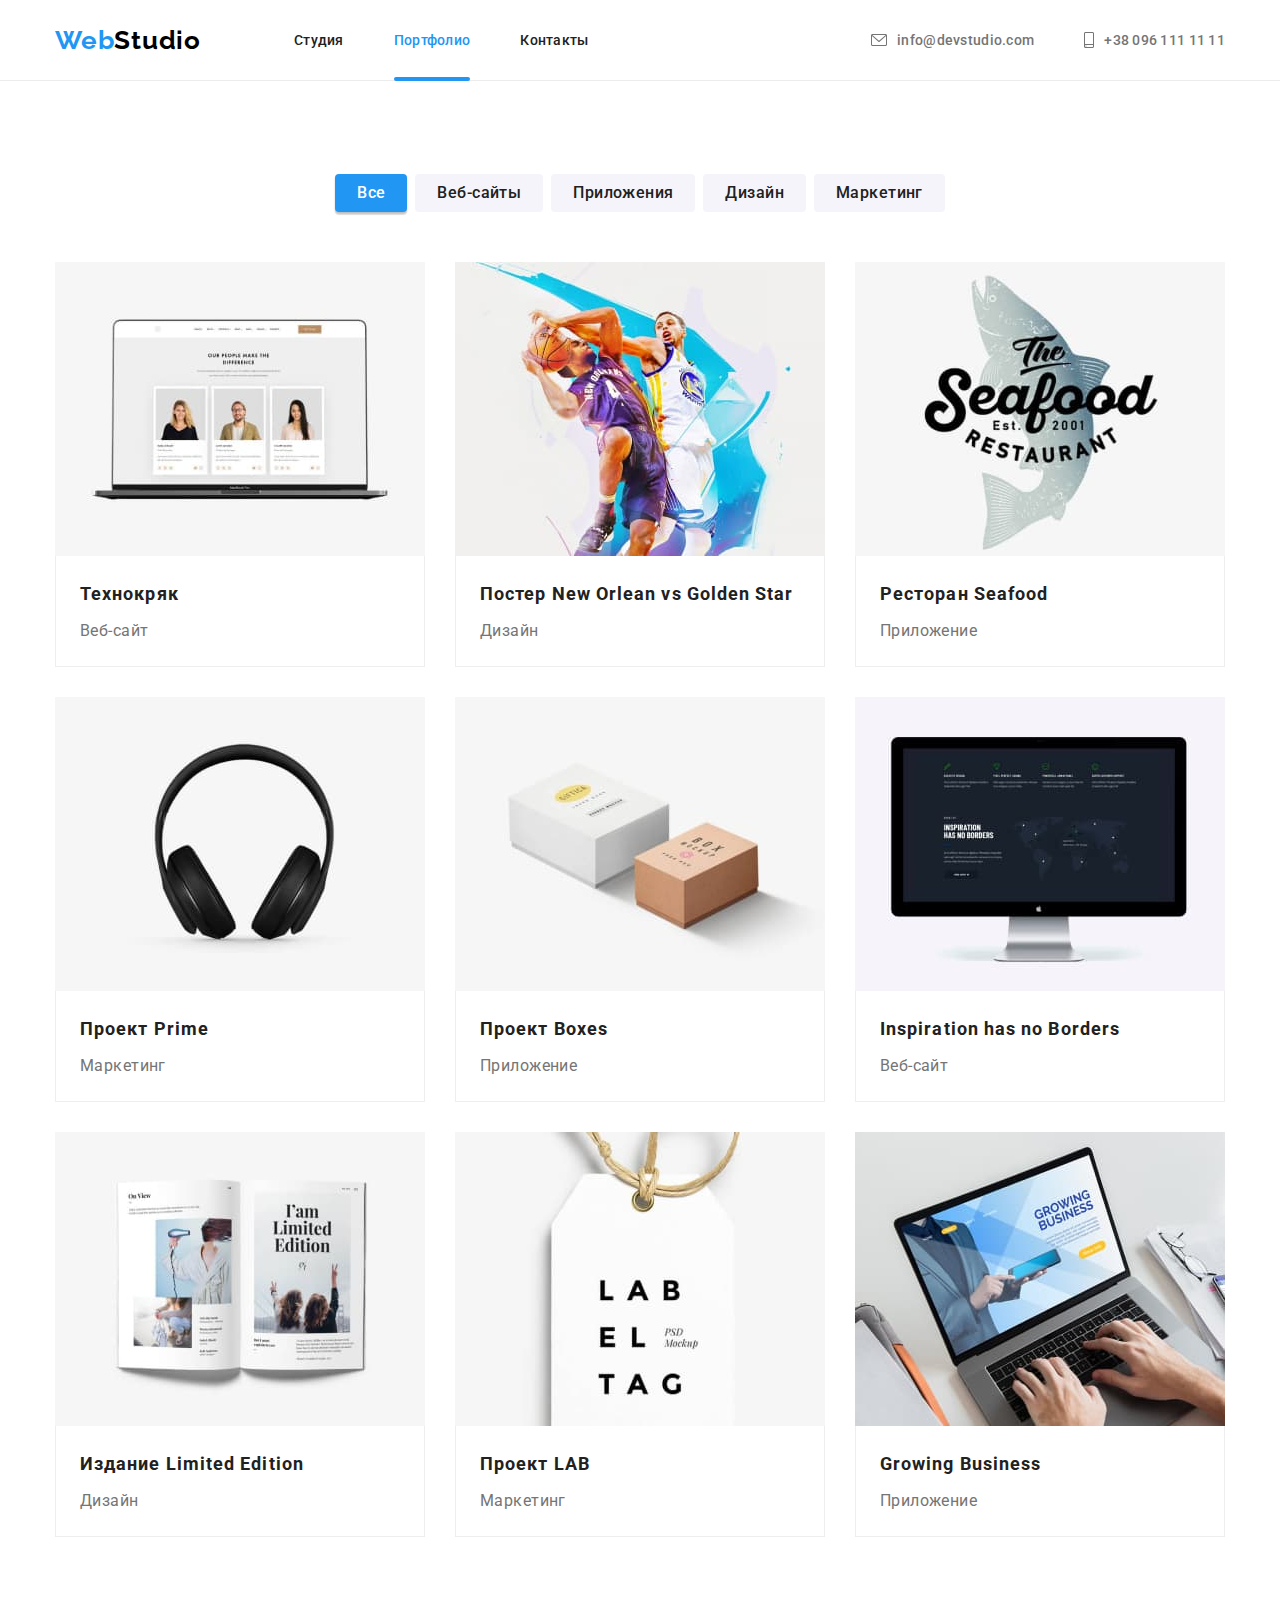
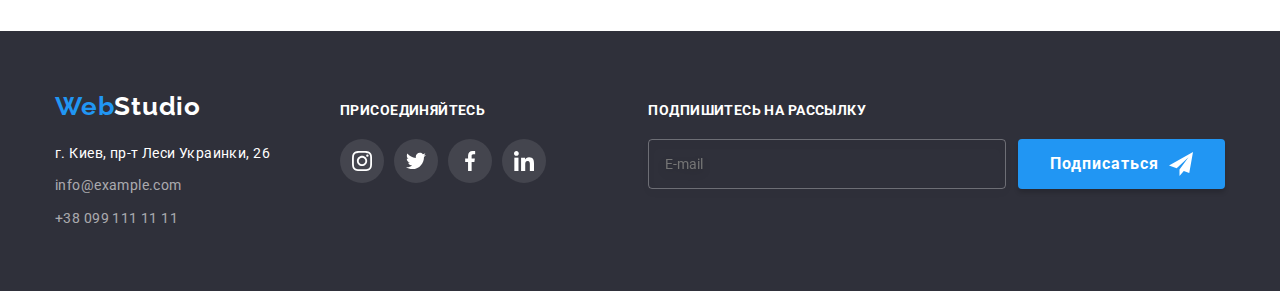
==== portfolio.html @ d7282a93 "added project files" ====
<!DOCTYPE html>
<html lang="ru">
  <head>
    <meta charset="UTF-8" />
    <meta http-equiv="X-UA-Compatible" content="IE=edge" />
    <meta name="viewport" content="width=device-width, initial-scale=1.0" />
    <title>Домашнее задание #5</title>
    <link rel="preconnect" href="https://fonts.googleapis.com" />
    <link rel="preconnect" href="https://fonts.gstatic.com" crossorigin="" />
    <link
      href="https://fonts.googleapis.com/css2?family=Raleway:wght@700&amp;family=Roboto:wght@400;500;700;900&amp;display=swap"
      rel="stylesheet"
    />
    <link
      rel="stylesheet"
      href="https://cdnjs.cloudflare.com/ajax/libs/modern-normalize/1.1.0/modern-normalize.min.css"
    />
    <link rel="stylesheet" href="./css/styles.css" />
  </head>
  <body style="padding-top: 80px">
    <!--Шапка сайта-->
    <header class="header">
      <div class="container header-container">
        <nav class="nav">
          <a class="logo link logo-header" href="./index.html"
            >Web<span class="logo-black">Studio</span>
          </a>
          <ul class="list header-list">
            <li class="nav-item"><a class="link header-link" href="./index.html">Студия</a></li>
            <li class="nav-item">
              <a class="link header-link current" href="./portfolio.html">Портфолио</a>
            </li>
            <li class="nav-item"><a class="link header-link" href="">Контакты</a></li>
          </ul>
        </nav>
        <ul class="list contact-nav">
          <li class="contact-list">
            <a class="link header-link" href="mailto:info@devstudio.com">
              <svg class="contact-icon mail">
                <use href="./image/sprite.svg#icon-mail"></use>
              </svg>
              info@devstudio.com
            </a>
          </li>
          <li class="contact-list">
            <a class="link header-link" href="tel:+380961111111">
              <svg class="contact-icon phone">
                <use href="./image/sprite.svg#icon-phone"></use>
              </svg>
              +38 096 111 11 11
            </a>
          </li>
        </ul>
      </div>
    </header>
    <main>
      <!--Герой-->
      <div class="container">
        <section class="section">
          <h1 class="visually-hidden">Портфолио</h1>
          <ul class="list portfolio-filter">
            <li class="portfolio-list">
              <button class="filter-button filter-current" type="button">Все</button>
            </li>
            <li class="portfolio-list">
              <button class="filter-button" type="button">Веб-сайты</button>
            </li>
            <li class="portfolio-list">
              <button class="filter-button" type="button">Приложения</button>
            </li>
            <li class="portfolio-list">
              <button class="filter-button" type="button">Дизайн</button>
            </li>
            <li class="portfolio-list">
              <button class="filter-button" type="button">Маркетинг</button>
            </li>
          </ul>
          <ul class="list card-set">
            <li class="portfolio-item card-item">
              <a
                class="link portfolio-link"
                href=""
                target="_blank"
                rel="noopener noreferrer nofollow"
              >
                <div class="portfolio-thumb">
                  <img
                    src="./image/portfolio1.jpeg"
                    width="370"
                    height="294"
                    alt="Портфолио сайта Технокряк"
                  />
                  <p class="portfolio-thumb-text">
                    Ресурс предлагает комплексные предложения с разным уровнем функционала и
                    сервисов. Все это позволит посетителю получить исчерпывающие сведения о компании
                    или частном лице.
                  </p>
                </div>
                <div class="portfolio-about">
                  <h2 class="portfolio-title">Технокряк</h2>
                  <p class="portfolio-text">Веб-сайт</p>
                </div>
              </a>
            </li>
            <li class="portfolio-item card-item">
              <a
                class="link portfolio-link"
                href=""
                target="_blank"
                rel="noopener noreferrer nofollow"
              >
                <div class="portfolio-thumb">
                  <img
                    src="./image/portfolio2.jpeg"
                    width="370"
                    height="294"
                    alt="Портфолио сайта Технокряк"
                  />
                  <p class="portfolio-thumb-text">
                    Ресурс предлагает комплексные предложения с разным уровнем функционала и
                    сервисов. Все это позволит посетителю получить исчерпывающие сведения о компании
                    или частном лице.
                  </p>
                </div>
                <div class="portfolio-about">
                  <h2 class="portfolio-title">Постер New Orlean vs Golden Star</h2>
                  <p class="portfolio-text">Дизайн</p>
                </div>
              </a>
            </li>
            <li class="portfolio-item card-item">
              <a
                class="link portfolio-link"
                href=""
                target="_blank"
                rel="noopener noreferrer nofollow"
              >
                <div class="portfolio-thumb">
                  <img
                    src="./image/portfolio3.jpeg"
                    width="370"
                    height="294"
                    alt="Портфолио сайта Технокряк"
                  />
                  <p class="portfolio-thumb-text">
                    Ресурс предлагает комплексные предложения с разным уровнем функционала и
                    сервисов. Все это позволит посетителю получить исчерпывающие сведения о компании
                    или частном лице.
                  </p>
                </div>
                <div class="portfolio-about">
                  <h2 class="portfolio-title">Ресторан Seafood</h2>
                  <p class="portfolio-text">Приложение</p>
                </div>
              </a>
            </li>
            <li class="portfolio-item card-item">
              <a
                class="link portfolio-link"
                href=""
                target="_blank"
                rel="noopener noreferrer nofollow"
              >
                <div class="portfolio-thumb">
                  <img
                    src="./image/portfolio4.jpeg"
                    width="370"
                    height="294"
                    alt="Портфолио сайта Технокряк"
                  />
                  <p class="portfolio-thumb-text">
                    Ресурс предлагает комплексные предложения с разным уровнем функционала и
                    сервисов. Все это позволит посетителю получить исчерпывающие сведения о компании
                    или частном лице.
                  </p>
                </div>
                <div class="portfolio-about">
                  <h2 class="portfolio-title">Проект Prime</h2>
                  <p class="portfolio-text">Маркетинг</p>
                </div>
              </a>
            </li>
            <li class="portfolio-item card-item">
              <a
                class="link portfolio-link"
                href=""
                target="_blank"
                rel="noopener noreferrer nofollow"
              >
                <div class="portfolio-thumb">
                  <img
                    src="./image/portfolio5.jpeg"
                    width="370"
                    height="294"
                    alt="Портфолио сайта Технокряк"
                  />
                  <p class="portfolio-thumb-text">
                    Ресурс предлагает комплексные предложения с разным уровнем функционала и
                    сервисов. Все это позволит посетителю получить исчерпывающие сведения о компании
                    или частном лице.
                  </p>
                </div>
                <div class="portfolio-about">
                  <h2 class="portfolio-title">Проект Boxes</h2>
                  <p class="portfolio-text">Приложение</p>
                </div>
              </a>
            </li>
            <li class="portfolio-item card-item">
              <a
                class="link portfolio-link"
                href=""
                target="_blank"
                rel="noopener noreferrer nofollow"
              >
                <div class="portfolio-thumb">
                  <img
                    src="./image/portfolio6.jpeg"
                    width="370"
                    height="294"
                    alt="Портфолио сайта Технокряк"
                  />
                  <p class="portfolio-thumb-text">
                    Ресурс предлагает комплексные предложения с разным уровнем функционала и
                    сервисов. Все это позволит посетителю получить исчерпывающие сведения о компании
                    или частном лице.
                  </p>
                </div>
                <div class="portfolio-about">
                  <h2 class="portfolio-title">Inspiration has no Borders</h2>
                  <p class="portfolio-text">Веб-сайт</p>
                </div>
              </a>
            </li>
            <li class="portfolio-item card-item">
              <a
                class="link portfolio-link"
                href=""
                target="_blank"
                rel="noopener noreferrer nofollow"
              >
                <div class="portfolio-thumb">
                  <img
                    src="./image/portfolio7.jpeg"
                    width="370"
                    height="294"
                    alt="Портфолио сайта Технокряк"
                  />
                  <p class="portfolio-thumb-text">
                    Ресурс предлагает комплексные предложения с разным уровнем функционала и
                    сервисов. Все это позволит посетителю получить исчерпывающие сведения о компании
                    или частном лице.
                  </p>
                </div>
                <div class="portfolio-about">
                  <h2 class="portfolio-title">Издание Limited Edition</h2>
                  <p class="portfolio-text">Дизайн</p>
                </div>
              </a>
            </li>
            <li class="portfolio-item card-item">
              <a
                class="link portfolio-link"
                href=""
                target="_blank"
                rel="noopener noreferrer nofollow"
              >
                <div class="portfolio-thumb">
                  <img
                    src="./image/portfolio8.jpeg"
                    width="370"
                    height="294"
                    alt="Портфолио сайта Технокряк"
                  />
                  <p class="portfolio-thumb-text">
                    Ресурс предлагает комплексные предложения с разным уровнем функционала и
                    сервисов. Все это позволит посетителю получить исчерпывающие сведения о компании
                    или частном лице.
                  </p>
                </div>
                <div class="portfolio-about">
                  <h2 class="portfolio-title">Проект LAB</h2>
                  <p class="portfolio-text">Маркетинг</p>
                </div>
              </a>
            </li>
            <li class="portfolio-item card-item">
              <a
                class="link portfolio-link"
                href=""
                target="_blank"
                rel="noopener noreferrer nofollow"
              >
                <div class="portfolio-thumb">
                  <img
                    src="./image/portfolio9.jpeg"
                    width="370"
                    height="294"
                    alt="Портфолио сайта Технокряк"
                  />
                  <p class="portfolio-thumb-text">
                    Ресурс предлагает комплексные предложения с разным уровнем функционала и
                    сервисов. Все это позволит посетителю получить исчерпывающие сведения о компании
                    или частном лице.
                  </p>
                </div>
                <div class="portfolio-about">
                  <h2 class="portfolio-title">Growing Business</h2>
                  <p class="portfolio-text">Приложение</p>
                </div>
              </a>
            </li>
          </ul>
        </section>
      </div>
    </main>
    <!--Подвал сайта-->
    <footer class="footer">
      <div class="container">
        <div class="footer-address">
          <a class="logo link" href="./index.html">Web<span class="logo-white">Studio</span> </a>
          <address class="address">
            <ul class="list">
              <li class="address-item">
                <a
                  class="link address-link"
                  href="https://goo.gl/maps/BtpELbqH2vHYy4yJ8"
                  target="_blank"
                  rel="noopener noreferrer nofollow"
                >
                  г. Киев, пр-т Леси Украинки, 26
                </a>
              </li>
              <li class="address-item">
                <a class="link contact-link" href="mailto:info@example.com">info@example.com</a>
              </li>
              <li class="address-item">
                <a class="link contact-link" href="tel:+380991111111">+38 099 111 11 11</a>
              </li>
            </ul>
          </address>
        </div>

        <div class="footer-social">
          <h2 class="social-title">Присоединяйтесь</h2>
          <ul class="icon-social list">
            <li class="icon-social-item">
              <a class="icon-social-link" href="" target="_blank" rel="noopener noreferrer nofollow"
                ><svg class="icon">
                  <use href="./image/sprite.svg#icon-instagram"></use>
                </svg>
              </a>
            </li>
            <li class="icon-social-item">
              <a class="icon-social-link" href="" target="_blank" rel="noopener noreferrer nofollow"
                ><svg class="icon">
                  <use href="./image/sprite.svg#icon-twitter"></use>
                </svg>
              </a>
            </li>
            <li class="icon-social-item">
              <a class="icon-social-link" href="" target="_blank" rel="noopener noreferrer nofollow"
                ><svg class="icon">
                  <use href="./image/sprite.svg#icon-facebook"></use>
                </svg>
              </a>
            </li>
            <li class="icon-social-item">
              <a class="icon-social-link" href="" target="_blank" rel="noopener noreferrer nofollow"
                ><svg class="icon">
                  <use href="./image/sprite.svg#icon-linkedin"></use>
                </svg>
              </a>
            </li>
          </ul>
        </div>

        <div class="footer-subscribe">
          <h2 class="social-title">Подпишитесь на рассылку</h2>
          <form>
            <div class="subscribe-form">
              <input class="subscribe-input" type="text" placeholder="E-mail" name="subscribe" />
              <button class="button" type="submit">
                Подписаться
                <svg class="subscribe-icon">
                  <use href="./image/sprite.svg#icon-send"></use>
                </svg>
              </button>
            </div>
          </form>
        </div>
      </div>
    </footer>
  </body>
</html>
---- css/styles.css ----
:root {
  --text-color: #757575;
  --second-bg-color: #e5e5e5;
  --primary-bg-color: #ffffff;
  --accent-color: #2196f3;
  --black-color: #000000;
  --white-text-color: #ffffff;
  --title-text-color: #212121;
  --filtre-button-color: #f5f4fa;
  --hero-bg-button: #2196f3;
  --hero-hover-button: #188ce8;
  --hero-bg-color: #2f303a;
  --nav-border: #ececec;
  --portfolio-border: #eeeeee;
  --icon-bg-color: rgba(255, 255, 255, 0.1);
  --icon-color: #afb1b8;
  --cubic-bezier: cubic-bezier(0.4, 0, 0.2, 1);
  --time-animation: 250ms;
}

.visually-hidden {
  position: absolute !important;
  clip: rect(1px 1px 1px 1px);
  /* IE6, IE7 */
  padding: 0 !important;
  border: 0 !important;
  height: 1px !important;
  width: 1px !important;
  overflow: hidden;
}

.list {
  padding: 0;
  margin: 0;
  list-style: none;
}

.link {
  text-decoration: none;
  color: inherit;
}

h1,
h2,
h3,
h4,
h5,
h6,
p,
ul {
  margin: 0;
  padding: 0;
}

body {
  font-family: 'Roboto', sans-serif;
  font-size: 14px;
  line-height: 1.71;
  letter-spacing: 0.03em;
  color: var(--text-color);
  background-color: var(--primary-bg-color);
}

img {
  display: block;
  max-width: 100%;
  height: auto;
}

.section {
  /* outline: 2px solid tomato; */
  padding-top: 94px;
  padding-bottom: 94px;
}

.container {
  margin-left: auto;
  margin-right: auto;
  width: 1200px;
  padding-left: 15px;
  padding-right: 15px;
}

.card-set {
  display: flex;
  flex-wrap: wrap;
  margin-left: -30px;
  margin-top: -30px;
}

.card-item {
  margin-top: 30px;
  margin-left: 30px;
}

/* ---------------------------NAV---------------------------- */

.header {
  border-bottom: 1px solid var(--nav-border);
  background-color: var(--primary-bg-color);
  position: fixed;
  top: 0;
  left: 0;
  width: 100%;
  z-index: 999;
}
.header-container {
  display: flex;
}

.nav {
  display: flex;
  align-items: center;
}

.header-list {
  display: flex;
}

.contact-nav {
  display: flex;
  margin-left: auto;
}

.contact-list:not(:last-child) {
  margin-right: 50px;
}

.logo {
  font-family: 'Raleway', sans-serif;
  font-style: normal;
  font-weight: 700;
  font-size: 26px;
  line-height: 1.19;
  letter-spacing: 0.03em;

  color: var(--accent-color);
}

.logo-header {
  margin-right: 93px;
}

.logo-black {
  color: var(--black-color);
}

.logo-white {
  color: var(--white-text-color);
}

.nav {
  color: var(--title-text-color);
}

.nav-item:not(:last-child) {
  margin-right: 50px;
  position: relative;
}

.nav .link.current {
  color: var(--accent-color);
}

.header-link {
  font-weight: 500;
  line-height: 16px;
  letter-spacing: 0.02em;
  display: flex;
  align-items: center;
  padding-top: 32px;
  padding-bottom: 32px;
  transition: fill var(--time-animation) var(--cubic-bezier),
    color var(--time-animation) var(--cubic-bezier);
}

.header-link.current::after {
  content: ' ';
  background-color: var(--accent-color);
  height: 4px;
  width: 100%;
  border-radius: 2px;
  position: absolute;
  left: 0;
  bottom: -1px;
}

.header-link:hover,
.header-link:focus {
  color: var(--accent-color);
}

.contact-icon {
  display: block;
  margin-right: 10px;
  fill: currentColor;
}

.contact-icon.mail {
  width: 16px;
  height: 14px;
}

.contact-icon.phone {
  width: 10px;
  height: 16px;
}

/* -----------------------------HERO------------------------------ */

.hero {
  background-color: var(--hero-bg-color);
  background-image: linear-gradient(to right, rgba(47, 48, 58, 0.4), rgba(47, 48, 58, 0.4)),
    url(../image/hero-bg.jpeg);
  background-repeat: no-repeat;
  background-position: center;
  text-align: center;
  padding-top: 200px;
  padding-bottom: 200px;
}

.hero-title {
  font-weight: 900;
  font-size: 44px;
  line-height: 1.36;
  letter-spacing: 0.06em;
  text-transform: uppercase;
  color: var(--white-text-color);
  margin-bottom: 30px;
}

.button {
  padding: 10px 32px;
  border: none;
  background-color: var(--hero-bg-button);
  box-shadow: 0px 4px 4px rgba(0, 0, 0, 0.15);
  border-radius: 4px;
  color: var(--white-text-color);
  font-family: inherit;
  cursor: pointer;
  font-weight: 700;
  font-size: 16px;
  line-height: 1.88;
  letter-spacing: 0.06em;
  transition: background-color var(--time-animation) var(--cubic-bezier);
}

.button:hover,
.button:focus {
  background-color: var(--hero-hover-button);
}

/* ------------------------------FEATURES--------------------------------- */
.feature-item .feature-icon {
  display: flex;
  justify-content: center;
  align-items: center;
  height: 120px;
  margin-bottom: 30px;
  background-color: var(--filtre-button-color);
  border-radius: 4px;
}

.icon-feature-antenna {
  width: 70px;
  height: 70px;
}

.features-title {
  font-size: 14px;
  line-height: 1.14;
  text-transform: uppercase;
  color: var(--title-text-color);
  letter-spacing: 0.03em;
  margin-bottom: 10px;
}

.feature-item {
  width: calc(100% / 4 - 30px);
}

.about {
  padding-top: 0;
}

.about-item {
  width: calc(100% / 3 - 30px);
}

.about-thumb {
  position: relative;
}

.about-title {
  font-size: 14px;
  line-height: 1.14;
  text-align: center;
  letter-spacing: 0.03em;
  text-transform: uppercase;
  background-color: rgba(47, 48, 58, 0.8);
  color: var(--white-text-color);
  width: 100%;
  padding: 27px 0px;
  position: absolute;
  bottom: 0px;
  left: 0px;
}

/* ------------------------------TEAM--------------------------------- */

.team {
  background-color: var(--filtre-button-color);
}

.team-item {
  width: calc(100% / 4 - 30px);
  background: var(--primary-bg-color);
  box-shadow: 0px 1px 3px rgba(0, 0, 0, 0.12), 0px 1px 1px rgba(0, 0, 0, 0.14),
    0px 2px 1px rgba(0, 0, 0, 0.2);
  border-radius: 0px 0px 4px 4px;
}

.team-item img {
  margin: 0 auto;
}

.team-wrapper {
  text-align: center;
  padding: 30px;
}

.team-title {
  font-weight: 500;
  font-size: 16px;
  line-height: 1.18;
  letter-spacing: 0.03em;
  color: var(--title-text-color);
  margin-bottom: 10px;
}

.team-text {
  font-size: 16px;
  line-height: 1.18;
  margin-bottom: 16px;
}

.icon-social {
  display: flex;
  justify-content: center;
  align-items: center;
}

.icon-social-item:not(:last-child) {
  margin-right: 10px;
  transition: border-color var(--time-animation) var(--cubic-bezier),
    fill var(--time-animation) var(--cubic-bezier);
}

.icon-social-link {
  display: flex;
  justify-content: center;
  align-items: center;
  width: 44px;
  height: 44px;
  border-radius: 50%;
  fill: var(--icon-color);
  background-color: var(--icon-bg-color);
  transition: fill var(--time-animation) var(--cubic-bezier),
    background-color var(--time-animation) var(--cubic-bezier);
}

.icon-social-link:hover,
.icon-social-link:focus {
  background-color: var(--accent-color);
  fill: var(--primary-bg-color);
}

.team .icon {
  width: 20px;
  height: 20px;
}

/* ------------------------------PORTFOLIO-FILTER--------------------------------- */

.portfolio-filter {
  display: flex;
  justify-content: center;
}

.filter-button {
  padding: 6px 22px;
  /* font-family: inherit; */
  font-weight: 500;
  font-size: 16px;
  line-height: 1.62;
  border: none;
  letter-spacing: inherit;
  background-color: var(--filtre-button-color);
  border-radius: 4px;
  color: var(--title-text-color);
  cursor: pointer;
  transition: color var(--time-animation) var(--cubic-bezier),
    background-color var(--time-animation) var(--cubic-bezier),
    box-shadow var(--time-animation) var(--cubic-bezier);
}

.filter-button:hover,
.filter-button:focus {
  box-shadow: 0px 3px 1px rgba(0, 0, 0, 0.1), 0px 1px 2px rgba(0, 0, 0, 0.08),
    0px 2px 2px rgba(0, 0, 0, 0.12);
}

.portfolio-filter {
  margin-bottom: 50px;
}

.filter-current {
  background-color: var(--accent-color);
  color: var(--white-text-color);
  box-shadow: 0px 3px 1px rgba(0, 0, 0, 0.1), 0px 1px 2px rgba(0, 0, 0, 0.08),
    0px 2px 2px rgba(0, 0, 0, 0.12);
}

.filter-button:hover,
.filter-button:focus {
  background-color: var(--accent-color);
  color: var(--white-text-color);
  cursor: pointer;
}

.portfolio-item {
  width: calc(100% / 3 - 30px);
}

.portfolio-item:hover,
.portfolio-item:focus {
  box-shadow: 0px 1px 1px rgba(0, 0, 0, 0.12), 0px 4px 4px rgba(0, 0, 0, 0.06),
    1px 4px 6px rgba(0, 0, 0, 0.16);
}

.portfolio-link {
  display: flex;
  flex-direction: column;
  height: 100%;
}

.portfolio-item:nth-child(3n) {
  margin-right: 0;
}

.portfolio-item:nth-last-child(-n + 3) {
  margin-bottom: 0;
}

.portfolio-list:not(:last-child) {
  margin-right: 8px;
}

.portfolio-title {
  font-size: 18px;
  line-height: 2;
  letter-spacing: 0.06em;
  color: var(--title-text-color);
  margin-bottom: 4px;
}

.portfolio-text {
  font-size: 16px;
  line-height: 1.87;
}

.portfolio-about {
  padding: 20px 24px;
  border-bottom: 1px solid var(--portfolio-border);
  border-left: 1px solid var(--portfolio-border);
  border-right: 1px solid var(--portfolio-border);
  flex-grow: 1;
}

.section-title {
  font-size: 36px;
  line-height: 1.16;
  letter-spacing: 0.03em;
  color: var(--title-text-color);

  text-align: center;
  margin-bottom: 50px;
}

.portfolio-thumb {
  position: relative;
  overflow: hidden;
}

.portfolio-link {
  display: block;
  text-decoration: none;
  color: inherit;
  transition: box-shadow var(--time-animation) var(--cubic-bezier);
}

.portfolio-link:hover,
.portfolio-link:focus {
  box-shadow: 0px 1px 1px rgba(0, 0, 0, 0.12), 0px 4px 4px rgba(0, 0, 0, 0.06),
    1px 4px 6px rgba(0, 0, 0, 0.16);
}

.portfolio-thumb-text {
  position: absolute;
  top: 0;
  left: 0;
  width: 100%;
  height: 100%;
  padding: 63px 24px;

  font-size: 18px;
  line-height: 1.56;

  transform: translateY(100%);
  color: var(--primary-bg-color);
  background-color: rgba(33, 150, 243, 0.9);
  pointer-events: none;
  opacity: 0;

  transition: transform var(--time-animation) var(--cubic-bezier),
    opacity var(--time-animation) var(--cubic-bezier),
    background-color var(--time-animation) var(--cubic-bezier);
}

.portfolio-link:hover .portfolio-thumb-text,
.portfolio-link:focus .portfolio-thumb-text {
  opacity: 1;
  transform: translateY(0);
}

/* ------------------------------CLIENTS--------------------------------- */

.clients-item {
  width: calc(100% / 6 - 30px);
  border-radius: 4px;
}

.clients-link {
  display: flex;
  justify-content: center;
  align-items: center;
  width: 100%;
  height: 92px;
  border: 1px solid var(--icon-color);
  border-radius: 4px;
  fill: var(--icon-color);
  transition: border-color var(--time-animation) var(--cubic-bezier),
    fill var(--time-animation) var(--cubic-bezier);
}

.clients-link:hover,
.clients-link:focus {
  fill: var(--accent-color);
  border-color: var(--accent-color);
}

.icon-clients {
  width: 106px;
  height: 60px;
}

/* ------------------------------FOOTER--------------------------------- */

.footer .container {
  display: flex;
  align-items: baseline;
}

.footer-address:not(:last-child) {
  margin-right: 70px;
}

.footer-subscribe {
  margin-left: auto;
}

.footer .icon {
  width: 20px;
  height: 20px;
}

.social-title {
  font-size: 14px;
  line-height: 1.14;
  text-transform: uppercase;
  margin-bottom: 20px;
  color: var(--primary-bg-color);
}

.footer .icon-social-link {
  fill: var(--primary-bg-color);
}

.footer {
  background-color: var(--hero-bg-color);
  padding-top: 60px;
  padding-bottom: 60px;
}

.footer .logo {
  display: block;
  margin-bottom: 20px;
}

.address-item:not(:last-child) {
  margin-bottom: 9px;
}

.address {
  font-style: normal;
}

.address-link {
  color: var(--white-text-color);
  transition: color var(--time-animation) var(--cubic-bezier);
}

.contact-link {
  color: rgba(255, 255, 255, 0.6);
  transition: color var(--time-animation) var(--cubic-bezier);
}

.address-link:hover,
.contact-link:hover,
.address-link:focus,
.contact-link:focus {
  color: var(--accent-color);
}

.subscribe-form {
  display: flex;
  justify-content: center;
  align-items: center;
}

.subscribe-form .button {
  display: flex;
  justify-content: center;
  align-items: center;
}

.subscribe-input {
  width: 358px;
  height: 50px;
  padding-left: 16px;
  margin-right: 12px;
  font-size: 14px;
  line-height: 1.14;
  border: 1px solid rgba(255, 255, 255, 0.3);
  box-sizing: border-box;
  filter: drop-shadow(0px 4px 4px rgba(0, 0, 0, 0.15));
  border-radius: 4px;
  color: rgba(255, 255, 255, 0.6);
  background-color: inherit;
  outline: none;
}

.subscribe-icon {
  width: 24px;
  height: 24px;
  margin-left: 10px;
}

/* ------------------------------MODAL--------------------------------- */
.backdrop {
  position: fixed;
  top: 0;
  left: 0;
  z-index: 2;

  width: 100%;
  height: 100%;
  background-color: rgba(0, 0, 0, 0.2);

  transition: opacity var(--time-animation) var(--cubic-bezier);
}

.backdrop.is-hidden {
  opacity: 0;
  pointer-events: none;
}

.backdrop.is-hidden .modal {
  transform: translate(-50%, -50%) scale(0.9);
}

.modal {
  position: absolute;
  padding: 40px;
  top: 50%;
  left: 50%;
  transform: translate(-50%, -50%) scale(1);
  text-align: center;

  min-width: 528px;
  min-height: 581px;
  background-color: var(--primary-bg-color);
  border-radius: 4px;

  transition: transform var(--time-animation) var(--cubic-bezier);
}

.modal-title {
  margin-bottom: 30px;
  font-size: 20px;
  line-height: 1.15;
  color: var(--title-text-color);
  font-weight: 700;
}

.modal-list {
  margin-bottom: 20px;
}

.modal-item {
  position: relative;
}

.modal-item:not(:last-child) {
  margin-bottom: 28px;
}

.modal-input {
  width: 100%;
  height: 40px;
  padding-left: 40px;

  border: 1px solid rgba(33, 33, 33, 0.2);
  border-radius: 4px;
  transition: border-color var(--time-animation) var(--cubic-bezier);
}

.modal-item .modal-input {
  color: inherit;
}

.modal-textarea {
  resize: none;
  width: 100%;
  height: 120px;
  padding: 12px 16px;

  border: 1px solid rgba(33, 33, 33, 0.2);
  border-radius: 4px;

  color: inherit;
  transition: border-color var(--time-animation) var(--cubic-bezier);
}

.modal-textarea::placeholder {
  font-weight: 400;
  font-size: 14px;
  line-height: 1.14;
  letter-spacing: 0.01em;
  color: rgba(117, 117, 117, 0.5);
}

.modal-name {
  position: absolute;
  top: -17px;
  left: 0;

  font-weight: 400;
  font-size: 12px;
  line-height: 1.16;
  letter-spacing: 0.01em;

  color: var(--text-color);
}

.modal-icon {
  position: absolute;
  top: 50%;
  left: 12px;
  transform: translateY(-50%);
  display: inline-block;
  width: 18px;
  height: 18px;
}

.modal-icon:hover {
  fill: var(--accent-color);
}

.modal-input ~ .modal-icon,
.modal-input ~ .modal-icon {
  transition: fill var(--time-animation) var(--cubic-bezier);
}

.modal-input:focus ~ .modal-icon,
.modal-input:hover ~ .modal-icon {
  fill: var(--accent-color);
}

.modal-input:hover,
.modal-input:focus,
.modal-textarea:hover,
.modal-textarea:focus {
  color: var(--accent-color);
  border-color: var(--accent-color);
  color: inherit;
}

.checkbox-icon {
  width: 16px;
  height: 15px;
  border: 2px solid;
  border-radius: 4px;
  border-color: var(--title-text-color);
  margin-right: 9px;
  transition: border-color var(--time-animation) var(--cubic-bezier);
}

.agreement-checkbox:hover ~ .checkbox-icon,
.agreement-checkbox:focus ~ .checkbox-icon {
  border-color: var(--accent-color);
}

.agreement-checkbox {
  position: absolute !important;
  clip: rect(1px 1px 1px 1px);
  /* IE6, IE7 */
  padding: 0 !important;
  border: 0 !important;
  height: 1px !important;
  width: 1px !important;
  overflow: hidden;
}

.agreement-checkbox:checked ~ .checkbox-icon {
  background-image: url(../image/svg/icon-check.svg);
  background-size: contain;
  background-origin: border-box;
  background-color: var(--accent-color);
  border-color: var(--accent-color);
}

.agreement-label {
  display: flex;
  align-items: center;
  justify-content: center;
  cursor: pointer;
  margin-bottom: 30px;
  line-height: 1.71px;
  color: var(--text-color);
}

.agreement-text {
  font-weight: 400;
  font-size: 14px;
  line-height: 24px;
  letter-spacing: 0.03em;
  color: #757575;
}

.agreement-link {
  color: #2196f3;
  text-decoration: underline;
}

.close-button {
  position: absolute;
  top: 8px;
  right: 8px;

  width: 30px;
  height: 30px;
  border-radius: 50%;

  display: flex;
  justify-content: center;
  align-items: center;

  background: var(--primary-bg-color);
  border: 1px solid rgba(0, 0, 0, 0.1);
  cursor: pointer;

  transition: fill var(--time-animation) var(--cubic-bezier),
    box-shadow var(--time-animation) var(--cubic-bezier);
}

.close-button:hover,
.close-button:focus {
  fill: var(--accent-color);
}

.icon-close {
  width: 18px;
  height: 18px;
}
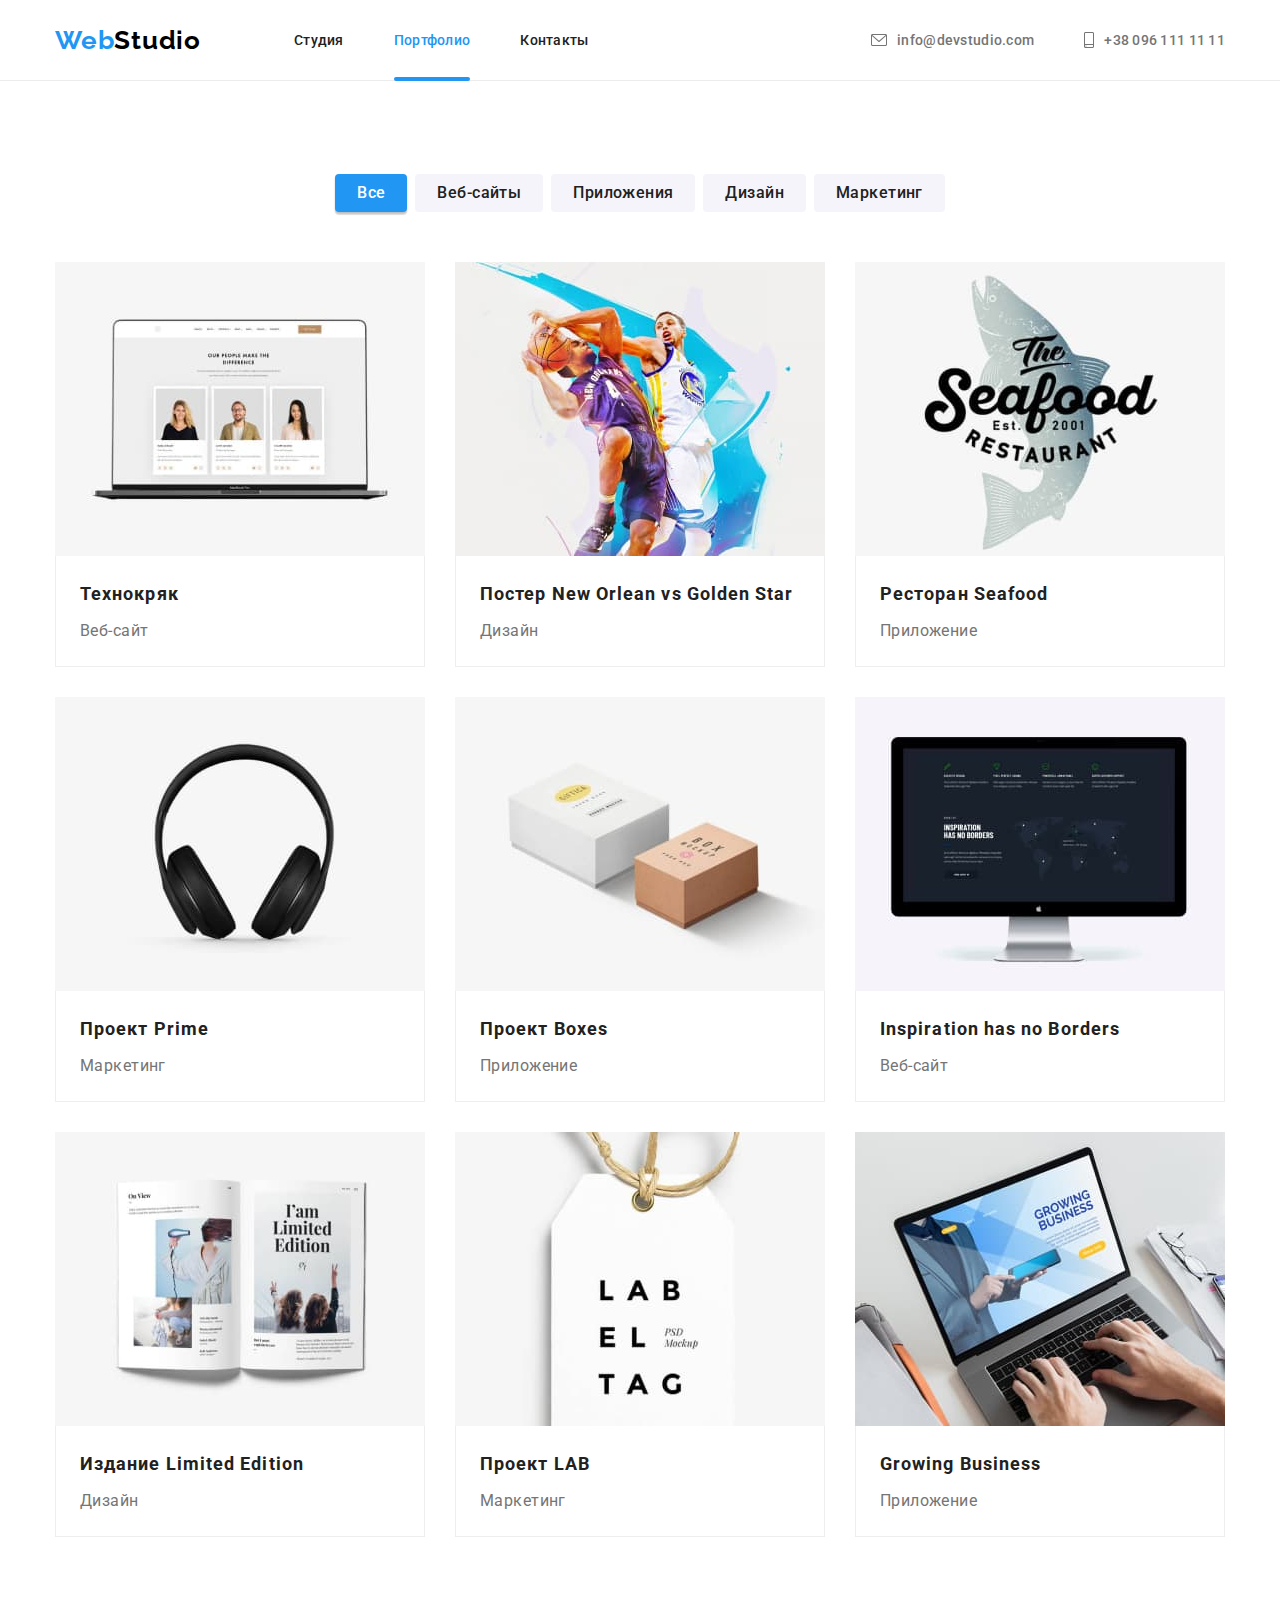
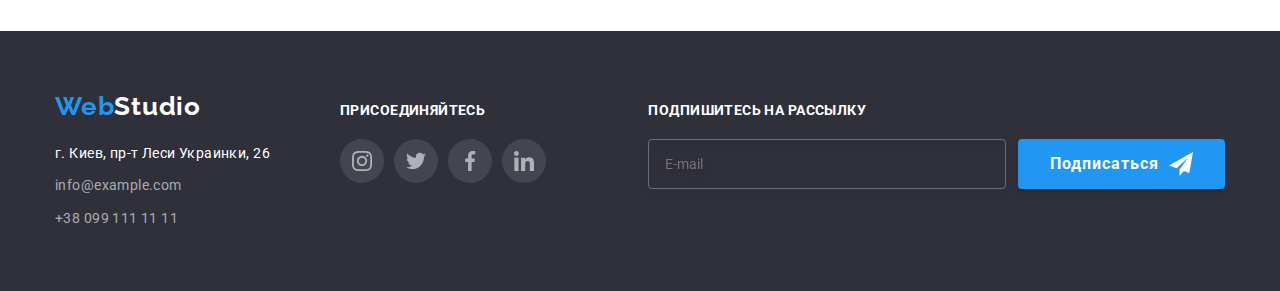
==== commit dff59f4d: "added hw7" ====
--- a/portfolio.html
+++ b/portfolio.html
@@ -4,7 +4,7 @@
     <meta charset="UTF-8" />
     <meta http-equiv="X-UA-Compatible" content="IE=edge" />
     <meta name="viewport" content="width=device-width, initial-scale=1.0" />
-    <title>Домашнее задание #5</title>
+    <title>Домашнее задание #7</title>
     <link rel="preconnect" href="https://fonts.googleapis.com" />
     <link rel="preconnect" href="https://fonts.gstatic.com" crossorigin="" />
     <link
@@ -15,36 +15,36 @@
       rel="stylesheet"
       href="https://cdnjs.cloudflare.com/ajax/libs/modern-normalize/1.1.0/modern-normalize.min.css"
     />
-    <link rel="stylesheet" href="./css/styles.css" />
+    <link rel="stylesheet" href="./css/main.min.css" />
   </head>
   <body style="padding-top: 80px">
     <!--Шапка сайта-->
     <header class="header">
-      <div class="container header-container">
+      <div class="container header__container">
         <nav class="nav">
-          <a class="logo link logo-header" href="./index.html"
-            >Web<span class="logo-black">Studio</span>
+          <a class="logo logo__header" href="./index.html"
+            >Web<span class="logo--black">Studio</span>
           </a>
-          <ul class="list header-list">
-            <li class="nav-item"><a class="link header-link" href="./index.html">Студия</a></li>
-            <li class="nav-item">
-              <a class="link header-link current" href="./portfolio.html">Портфолио</a>
-            </li>
-            <li class="nav-item"><a class="link header-link" href="">Контакты</a></li>
+          <ul class="nav__list">
+            <li class="nav__item"><a class="header__link" href="./index.html">Студия</a></li>
+            <li class="nav__item">
+              <a class="header__link current" href="./portfolio.html">Портфолио</a>
+            </li>
+            <li class="nav__item"><a class="header__link" href="">Контакты</a></li>
           </ul>
         </nav>
-        <ul class="list contact-nav">
-          <li class="contact-list">
-            <a class="link header-link" href="mailto:info@devstudio.com">
-              <svg class="contact-icon mail">
+        <ul class="contact">
+          <li class="contact__list">
+            <a class="header__link" href="mailto:info@devstudio.com">
+              <svg class="contact__icon mail">
                 <use href="./image/sprite.svg#icon-mail"></use>
               </svg>
               info@devstudio.com
             </a>
           </li>
-          <li class="contact-list">
-            <a class="link header-link" href="tel:+380961111111">
-              <svg class="contact-icon phone">
+          <li class="contact__list">
+            <a class="header__link" href="tel:+380961111111">
+              <svg class="contact__icon phone">
                 <use href="./image/sprite.svg#icon-phone"></use>
               </svg>
               +38 096 111 11 11
@@ -58,255 +58,210 @@
       <div class="container">
         <section class="section">
           <h1 class="visually-hidden">Портфолио</h1>
-          <ul class="list portfolio-filter">
-            <li class="portfolio-list">
-              <button class="filter-button filter-current" type="button">Все</button>
-            </li>
-            <li class="portfolio-list">
-              <button class="filter-button" type="button">Веб-сайты</button>
-            </li>
-            <li class="portfolio-list">
-              <button class="filter-button" type="button">Приложения</button>
-            </li>
-            <li class="portfolio-list">
-              <button class="filter-button" type="button">Дизайн</button>
-            </li>
-            <li class="portfolio-list">
-              <button class="filter-button" type="button">Маркетинг</button>
+          <ul class="filter__list">
+            <li class="filter__items">
+              <button class="filter__button filter__current" type="button">Все</button>
+            </li>
+            <li class="filter__items">
+              <button class="filter__button" type="button">Веб-сайты</button>
+            </li>
+            <li class="filter__items">
+              <button class="filter__button" type="button">Приложения</button>
+            </li>
+            <li class="filter__items">
+              <button class="filter__button" type="button">Дизайн</button>
+            </li>
+            <li class="filter__items">
+              <button class="filter__button" type="button">Маркетинг</button>
             </li>
           </ul>
-          <ul class="list card-set">
-            <li class="portfolio-item card-item">
-              <a
-                class="link portfolio-link"
-                href=""
-                target="_blank"
-                rel="noopener noreferrer nofollow"
-              >
-                <div class="portfolio-thumb">
+          <ul class="portfolio card__set">
+            <li class="portfolio__item card__item">
+              <a class="portfolio__link" href="" target="_blank" rel="noopener noreferrer nofollow">
+                <div class="portfolio__thumb">
                   <img
                     src="./image/portfolio1.jpeg"
                     width="370"
                     height="294"
                     alt="Портфолио сайта Технокряк"
                   />
-                  <p class="portfolio-thumb-text">
-                    Ресурс предлагает комплексные предложения с разным уровнем функционала и
-                    сервисов. Все это позволит посетителю получить исчерпывающие сведения о компании
-                    или частном лице.
-                  </p>
-                </div>
-                <div class="portfolio-about">
-                  <h2 class="portfolio-title">Технокряк</h2>
-                  <p class="portfolio-text">Веб-сайт</p>
-                </div>
-              </a>
-            </li>
-            <li class="portfolio-item card-item">
-              <a
-                class="link portfolio-link"
-                href=""
-                target="_blank"
-                rel="noopener noreferrer nofollow"
-              >
-                <div class="portfolio-thumb">
+                  <p class="portfolio__thumb-text">
+                    Ресурс предлагает комплексные предложения с разным уровнем функционала и
+                    сервисов. Все это позволит посетителю получить исчерпывающие сведения о компании
+                    или частном лице.
+                  </p>
+                </div>
+                <div class="portfolio__about">
+                  <h2 class="portfolio__title">Технокряк</h2>
+                  <p class="portfolio__text">Веб-сайт</p>
+                </div>
+              </a>
+            </li>
+            <li class="portfolio__item card__item">
+              <a class="portfolio__link" href="" target="_blank" rel="noopener noreferrer nofollow">
+                <div class="portfolio__thumb">
                   <img
                     src="./image/portfolio2.jpeg"
                     width="370"
                     height="294"
                     alt="Портфолио сайта Технокряк"
                   />
-                  <p class="portfolio-thumb-text">
-                    Ресурс предлагает комплексные предложения с разным уровнем функционала и
-                    сервисов. Все это позволит посетителю получить исчерпывающие сведения о компании
-                    или частном лице.
-                  </p>
-                </div>
-                <div class="portfolio-about">
-                  <h2 class="portfolio-title">Постер New Orlean vs Golden Star</h2>
-                  <p class="portfolio-text">Дизайн</p>
-                </div>
-              </a>
-            </li>
-            <li class="portfolio-item card-item">
-              <a
-                class="link portfolio-link"
-                href=""
-                target="_blank"
-                rel="noopener noreferrer nofollow"
-              >
-                <div class="portfolio-thumb">
+                  <p class="portfolio__thumb-text">
+                    Ресурс предлагает комплексные предложения с разным уровнем функционала и
+                    сервисов. Все это позволит посетителю получить исчерпывающие сведения о компании
+                    или частном лице.
+                  </p>
+                </div>
+                <div class="portfolio__about">
+                  <h2 class="portfolio__title">Постер New Orlean vs Golden Star</h2>
+                  <p class="portfolio__text">Дизайн</p>
+                </div>
+              </a>
+            </li>
+            <li class="portfolio__item card__item">
+              <a class="portfolio__link" href="" target="_blank" rel="noopener noreferrer nofollow">
+                <div class="portfolio__thumb">
                   <img
                     src="./image/portfolio3.jpeg"
                     width="370"
                     height="294"
                     alt="Портфолио сайта Технокряк"
                   />
-                  <p class="portfolio-thumb-text">
-                    Ресурс предлагает комплексные предложения с разным уровнем функционала и
-                    сервисов. Все это позволит посетителю получить исчерпывающие сведения о компании
-                    или частном лице.
-                  </p>
-                </div>
-                <div class="portfolio-about">
-                  <h2 class="portfolio-title">Ресторан Seafood</h2>
-                  <p class="portfolio-text">Приложение</p>
-                </div>
-              </a>
-            </li>
-            <li class="portfolio-item card-item">
-              <a
-                class="link portfolio-link"
-                href=""
-                target="_blank"
-                rel="noopener noreferrer nofollow"
-              >
-                <div class="portfolio-thumb">
+                  <p class="portfolio__thumb-text">
+                    Ресурс предлагает комплексные предложения с разным уровнем функционала и
+                    сервисов. Все это позволит посетителю получить исчерпывающие сведения о компании
+                    или частном лице.
+                  </p>
+                </div>
+                <div class="portfolio__about">
+                  <h2 class="portfolio__title">Ресторан Seafood</h2>
+                  <p class="portfolio__text">Приложение</p>
+                </div>
+              </a>
+            </li>
+            <li class="portfolio__item card__item">
+              <a class="portfolio__link" href="" target="_blank" rel="noopener noreferrer nofollow">
+                <div class="portfolio__thumb">
                   <img
                     src="./image/portfolio4.jpeg"
                     width="370"
                     height="294"
                     alt="Портфолио сайта Технокряк"
                   />
-                  <p class="portfolio-thumb-text">
-                    Ресурс предлагает комплексные предложения с разным уровнем функционала и
-                    сервисов. Все это позволит посетителю получить исчерпывающие сведения о компании
-                    или частном лице.
-                  </p>
-                </div>
-                <div class="portfolio-about">
-                  <h2 class="portfolio-title">Проект Prime</h2>
-                  <p class="portfolio-text">Маркетинг</p>
-                </div>
-              </a>
-            </li>
-            <li class="portfolio-item card-item">
-              <a
-                class="link portfolio-link"
-                href=""
-                target="_blank"
-                rel="noopener noreferrer nofollow"
-              >
-                <div class="portfolio-thumb">
+                  <p class="portfolio__thumb-text">
+                    Ресурс предлагает комплексные предложения с разным уровнем функционала и
+                    сервисов. Все это позволит посетителю получить исчерпывающие сведения о компании
+                    или частном лице.
+                  </p>
+                </div>
+                <div class="portfolio__about">
+                  <h2 class="portfolio__title">Проект Prime</h2>
+                  <p class="portfolio__text">Маркетинг</p>
+                </div>
+              </a>
+            </li>
+            <li class="portfolio__item card__item">
+              <a class="portfolio__link" href="" target="_blank" rel="noopener noreferrer nofollow">
+                <div class="portfolio__thumb">
                   <img
                     src="./image/portfolio5.jpeg"
                     width="370"
                     height="294"
                     alt="Портфолио сайта Технокряк"
                   />
-                  <p class="portfolio-thumb-text">
-                    Ресурс предлагает комплексные предложения с разным уровнем функционала и
-                    сервисов. Все это позволит посетителю получить исчерпывающие сведения о компании
-                    или частном лице.
-                  </p>
-                </div>
-                <div class="portfolio-about">
-                  <h2 class="portfolio-title">Проект Boxes</h2>
-                  <p class="portfolio-text">Приложение</p>
-                </div>
-              </a>
-            </li>
-            <li class="portfolio-item card-item">
-              <a
-                class="link portfolio-link"
-                href=""
-                target="_blank"
-                rel="noopener noreferrer nofollow"
-              >
-                <div class="portfolio-thumb">
+                  <p class="portfolio__thumb-text">
+                    Ресурс предлагает комплексные предложения с разным уровнем функционала и
+                    сервисов. Все это позволит посетителю получить исчерпывающие сведения о компании
+                    или частном лице.
+                  </p>
+                </div>
+                <div class="portfolio__about">
+                  <h2 class="portfolio__title">Проект Boxes</h2>
+                  <p class="portfolio__text">Приложение</p>
+                </div>
+              </a>
+            </li>
+            <li class="portfolio__item card__item">
+              <a class="portfolio__link" href="" target="_blank" rel="noopener noreferrer nofollow">
+                <div class="portfolio__thumb">
                   <img
                     src="./image/portfolio6.jpeg"
                     width="370"
                     height="294"
                     alt="Портфолио сайта Технокряк"
                   />
-                  <p class="portfolio-thumb-text">
-                    Ресурс предлагает комплексные предложения с разным уровнем функционала и
-                    сервисов. Все это позволит посетителю получить исчерпывающие сведения о компании
-                    или частном лице.
-                  </p>
-                </div>
-                <div class="portfolio-about">
-                  <h2 class="portfolio-title">Inspiration has no Borders</h2>
-                  <p class="portfolio-text">Веб-сайт</p>
-                </div>
-              </a>
-            </li>
-            <li class="portfolio-item card-item">
-              <a
-                class="link portfolio-link"
-                href=""
-                target="_blank"
-                rel="noopener noreferrer nofollow"
-              >
-                <div class="portfolio-thumb">
+                  <p class="portfolio__thumb-text">
+                    Ресурс предлагает комплексные предложения с разным уровнем функционала и
+                    сервисов. Все это позволит посетителю получить исчерпывающие сведения о компании
+                    или частном лице.
+                  </p>
+                </div>
+                <div class="portfolio__about">
+                  <h2 class="portfolio__title">Inspiration has no Borders</h2>
+                  <p class="portfolio__text">Веб-сайт</p>
+                </div>
+              </a>
+            </li>
+            <li class="portfolio__item card__item">
+              <a class="portfolio__link" href="" target="_blank" rel="noopener noreferrer nofollow">
+                <div class="portfolio__thumb">
                   <img
                     src="./image/portfolio7.jpeg"
                     width="370"
                     height="294"
                     alt="Портфолио сайта Технокряк"
                   />
-                  <p class="portfolio-thumb-text">
-                    Ресурс предлагает комплексные предложения с разным уровнем функционала и
-                    сервисов. Все это позволит посетителю получить исчерпывающие сведения о компании
-                    или частном лице.
-                  </p>
-                </div>
-                <div class="portfolio-about">
-                  <h2 class="portfolio-title">Издание Limited Edition</h2>
-                  <p class="portfolio-text">Дизайн</p>
-                </div>
-              </a>
-            </li>
-            <li class="portfolio-item card-item">
-              <a
-                class="link portfolio-link"
-                href=""
-                target="_blank"
-                rel="noopener noreferrer nofollow"
-              >
-                <div class="portfolio-thumb">
+                  <p class="portfolio__thumb-text">
+                    Ресурс предлагает комплексные предложения с разным уровнем функционала и
+                    сервисов. Все это позволит посетителю получить исчерпывающие сведения о компании
+                    или частном лице.
+                  </p>
+                </div>
+                <div class="portfolio__about">
+                  <h2 class="portfolio__title">Издание Limited Edition</h2>
+                  <p class="portfolio__text">Дизайн</p>
+                </div>
+              </a>
+            </li>
+            <li class="portfolio__item card__item">
+              <a class="portfolio__link" href="" target="_blank" rel="noopener noreferrer nofollow">
+                <div class="portfolio__thumb">
                   <img
                     src="./image/portfolio8.jpeg"
                     width="370"
                     height="294"
                     alt="Портфолио сайта Технокряк"
                   />
-                  <p class="portfolio-thumb-text">
-                    Ресурс предлагает комплексные предложения с разным уровнем функционала и
-                    сервисов. Все это позволит посетителю получить исчерпывающие сведения о компании
-                    или частном лице.
-                  </p>
-                </div>
-                <div class="portfolio-about">
-                  <h2 class="portfolio-title">Проект LAB</h2>
-                  <p class="portfolio-text">Маркетинг</p>
-                </div>
-              </a>
-            </li>
-            <li class="portfolio-item card-item">
-              <a
-                class="link portfolio-link"
-                href=""
-                target="_blank"
-                rel="noopener noreferrer nofollow"
-              >
-                <div class="portfolio-thumb">
+                  <p class="portfolio__thumb-text">
+                    Ресурс предлагает комплексные предложения с разным уровнем функционала и
+                    сервисов. Все это позволит посетителю получить исчерпывающие сведения о компании
+                    или частном лице.
+                  </p>
+                </div>
+                <div class="portfolio__about">
+                  <h2 class="portfolio__title">Проект LAB</h2>
+                  <p class="portfolio__text">Маркетинг</p>
+                </div>
+              </a>
+            </li>
+            <li class="portfolio__item card__item">
+              <a class="portfolio__link" href="" target="_blank" rel="noopener noreferrer nofollow">
+                <div class="portfolio__thumb">
                   <img
                     src="./image/portfolio9.jpeg"
                     width="370"
                     height="294"
                     alt="Портфолио сайта Технокряк"
                   />
-                  <p class="portfolio-thumb-text">
-                    Ресурс предлагает комплексные предложения с разным уровнем функционала и
-                    сервисов. Все это позволит посетителю получить исчерпывающие сведения о компании
-                    или частном лице.
-                  </p>
-                </div>
-                <div class="portfolio-about">
-                  <h2 class="portfolio-title">Growing Business</h2>
-                  <p class="portfolio-text">Приложение</p>
+                  <p class="portfolio__thumb-text">
+                    Ресурс предлагает комплексные предложения с разным уровнем функционала и
+                    сервисов. Все это позволит посетителю получить исчерпывающие сведения о компании
+                    или частном лице.
+                  </p>
+                </div>
+                <div class="portfolio__about">
+                  <h2 class="portfolio__title">Growing Business</h2>
+                  <p class="portfolio__text">Приложение</p>
                 </div>
               </a>
             </li>
@@ -317,13 +272,15 @@
     <!--Подвал сайта-->
     <footer class="footer">
       <div class="container">
-        <div class="footer-address">
-          <a class="logo link" href="./index.html">Web<span class="logo-white">Studio</span> </a>
+        <div class="footer__address">
+          <a class="logo logo__footer" href="./index.html"
+            >Web<span class="logo--white">Studio</span>
+          </a>
           <address class="address">
-            <ul class="list">
-              <li class="address-item">
+            <ul class="address__list">
+              <li class="address__item">
                 <a
-                  class="link address-link"
+                  class="address__link"
                   href="https://goo.gl/maps/BtpELbqH2vHYy4yJ8"
                   target="_blank"
                   rel="noopener noreferrer nofollow"
@@ -331,43 +288,43 @@
                   г. Киев, пр-т Леси Украинки, 26
                 </a>
               </li>
-              <li class="address-item">
-                <a class="link contact-link" href="mailto:info@example.com">info@example.com</a>
+              <li class="address__item">
+                <a class="contact__link" href="mailto:info@example.com">info@example.com</a>
               </li>
-              <li class="address-item">
-                <a class="link contact-link" href="tel:+380991111111">+38 099 111 11 11</a>
+              <li class="address__item">
+                <a class="contact__link" href="tel:+380991111111">+38 099 111 11 11</a>
               </li>
             </ul>
           </address>
         </div>
 
-        <div class="footer-social">
-          <h2 class="social-title">Присоединяйтесь</h2>
-          <ul class="icon-social list">
-            <li class="icon-social-item">
-              <a class="icon-social-link" href="" target="_blank" rel="noopener noreferrer nofollow"
-                ><svg class="icon">
+        <div>
+          <h2 class="social__title">Присоединяйтесь</h2>
+          <ul class="social__list">
+            <li class="social__item">
+              <a class="social__link" href="" target="_blank" rel="noopener noreferrer nofollow"
+                ><svg class="social__icon">
                   <use href="./image/sprite.svg#icon-instagram"></use>
                 </svg>
               </a>
             </li>
-            <li class="icon-social-item">
-              <a class="icon-social-link" href="" target="_blank" rel="noopener noreferrer nofollow"
-                ><svg class="icon">
+            <li class="social__item">
+              <a class="social__link" href="" target="_blank" rel="noopener noreferrer nofollow"
+                ><svg class="social__icon">
                   <use href="./image/sprite.svg#icon-twitter"></use>
                 </svg>
               </a>
             </li>
-            <li class="icon-social-item">
-              <a class="icon-social-link" href="" target="_blank" rel="noopener noreferrer nofollow"
-                ><svg class="icon">
+            <li class="social__item">
+              <a class="social__link" href="" target="_blank" rel="noopener noreferrer nofollow"
+                ><svg class="social__icon">
                   <use href="./image/sprite.svg#icon-facebook"></use>
                 </svg>
               </a>
             </li>
-            <li class="icon-social-item">
-              <a class="icon-social-link" href="" target="_blank" rel="noopener noreferrer nofollow"
-                ><svg class="icon">
+            <li class="social__item">
+              <a class="social__link" href="" target="_blank" rel="noopener noreferrer nofollow"
+                ><svg class="social__icon">
                   <use href="./image/sprite.svg#icon-linkedin"></use>
                 </svg>
               </a>
@@ -375,14 +332,14 @@
           </ul>
         </div>
 
-        <div class="footer-subscribe">
-          <h2 class="social-title">Подпишитесь на рассылку</h2>
+        <div class="subscribe">
+          <h2 class="social__title">Подпишитесь на рассылку</h2>
           <form>
-            <div class="subscribe-form">
-              <input class="subscribe-input" type="text" placeholder="E-mail" name="subscribe" />
+            <div class="subscribe__form">
+              <input class="subscribe__input" type="text" placeholder="E-mail" name="subscribe" />
               <button class="button" type="submit">
                 Подписаться
-                <svg class="subscribe-icon">
+                <svg class="subscribe__icon">
                   <use href="./image/sprite.svg#icon-send"></use>
                 </svg>
               </button>
--- a/css/main.min.css
+++ b/css/main.min.css
@@ -0,0 +1 @@
+:root{--text-color: #757575;--second-bg-color: #e5e5e5;--primary-bg-color: #ffffff;--accent-color: #2196f3;--black-color: #000000;--white-text-color: #ffffff;--title-text-color: #212121;--filtre-button-color: #f5f4fa;--hero-bg-button: #2196f3;--hero-hover-button: #188ce8;--hero-bg-color: #2f303a;--nav-border: #ececec;--portfolio-border: #eeeeee;--icon-bg-color: rgba(255, 255, 255, 0.1);--icon-color: #afb1b8;--cubic-bezier: cubic-bezier(0.4, 0, 0.2, 1);--time-animation: 250ms}.address__list,.portfolio,.clients__list,.team__list,.about__list,.feature,.social__list,.contact,.nav__list,.filter__list,.modal .modal__list{list-style:none;padding-left:0;margin-left:0}.contact__link,.address__link,.portfolio__link,.header__link,.agreement__link{text-decoration:none;color:inherit}.card__set{display:flex;flex-wrap:wrap;margin-left:-30px;margin-top:-30px}.card__item{margin-top:30px;margin-left:30px}.visually-hidden{position:absolute !important;clip:rect(1px 1px 1px 1px);padding:0 !important;border:0 !important;height:1px !important;width:1px !important;overflow:hidden}h1,h2,h3,h4,h5,h6,p,ul{margin:0;padding:0}body{font-family:"Roboto",sans-serif;font-size:14px;line-height:1.71;letter-spacing:.03em;color:var(--text-color);background-color:var(--primary-bg-color)}img{display:block;max-width:100%;height:auto}.container{margin-left:auto;margin-right:auto;width:1200px;padding-left:15px;padding-right:15px}.section{padding-top:94px;padding-bottom:94px}.section__title{font-size:36px;line-height:1.16;letter-spacing:.03em;color:var(--title-text-color);text-align:center;margin-bottom:50px}.backdrop{position:fixed;top:0;left:0;z-index:2;width:100%;height:100%;background-color:rgba(0,0,0,.2);transition:opacity var(--time-animation) var(--cubic-bezier)}.backdrop.is-hidden{opacity:0;pointer-events:none}.modal{position:absolute;padding:40px;top:50%;left:50%;transform:translate(-50%, -50%) scale(1);text-align:center;min-width:528px;min-height:581px;background-color:var(--primary-bg-color);border-radius:4px;transition:transform var(--time-animation) var(--cubic-bezier)}.backdrop.is-hidden .modal{transform:translate(-50%, -50%) scale(0.9)}.modal__title{margin-bottom:30px;font-size:20px;line-height:1.15;color:var(--title-text-color);font-weight:700}.modal .modal__list{margin-bottom:20px}.modal__item{position:relative}.modal__item:not(:last-child){margin-bottom:28px}.modal__input{width:100%;height:40px;padding-left:40px;border:1px solid rgba(33,33,33,.2);border-radius:4px;transition:border-color var(--time-animation) var(--cubic-bezier)}.modal__item .modal__input{color:inherit}.modal__textarea{resize:none;width:100%;height:120px;padding:12px 16px;border:1px solid rgba(33,33,33,.2);border-radius:4px;color:inherit;transition:border-color var(--time-animation) var(--cubic-bezier)}.modal__textarea::placeholder{font-weight:400;font-size:14px;line-height:1.14;letter-spacing:.01em;color:rgba(117,117,117,.5)}.modal__name{position:absolute;top:-17px;left:0;font-weight:400;font-size:12px;line-height:1.16;letter-spacing:.01em;color:var(--text-color)}.modal__icon{position:absolute;top:50%;left:12px;transform:translateY(-50%);display:inline-block;width:18px;height:18px}.modal__icon:hover{fill:var(--accent-color)}.modal__input~.modal__icon,.modal__input~.modal__icon{transition:fill var(--time-animation) var(--cubic-bezier)}.modal__input:focus~.modal__icon,.modal__input:hover~.modal__icon{fill:var(--accent-color)}.modal__input:hover,.modal__input:focus,.modal__textarea:hover,.modal__textarea:focus{color:var(--accent-color);border-color:var(--accent-color);color:inherit}.checkbox__icon{width:16px;height:15px;border:2px solid;border-radius:4px;border-color:var(--title-text-color);margin-right:9px;transition:border-color var(--time-animation) var(--cubic-bezier)}.agreement__checkbox:hover~.checkbox__icon,.agreement__checkbox:focus~.checkbox__icon{border-color:var(--accent-color)}.agreement__checkbox:checked~.checkbox__icon{background-image:url(../image/svg/icon-check.svg);background-size:contain;background-origin:border-box;background-color:var(--accent-color);border-color:var(--accent-color)}.agreement__checkbox{position:absolute !important;clip:rect(1px 1px 1px 1px);padding:0 !important;border:0 !important;height:1px !important;width:1px !important;overflow:hidden}.agreement__label{display:flex;align-items:center;justify-content:center;cursor:pointer;margin-bottom:30px;line-height:1.71px;color:var(--text-color)}.agreement__text{font-weight:400;font-size:14px;line-height:24px;letter-spacing:.03em;color:#757575}.agreement__link{color:#2196f3;text-decoration:underline}.modal-close__icon{width:18px;height:18px}.filter__list{display:flex;justify-content:center;margin-bottom:50px}.filter__items:not(:last-child){margin-right:8px}.filter__button{padding:6px 22px;font-weight:500;font-size:16px;line-height:1.62;border:none;letter-spacing:inherit;background-color:var(--filtre-button-color);border-radius:4px;color:var(--title-text-color);cursor:pointer;transition:color var(--time-animation) var(--cubic-bezier),background-color var(--time-animation) var(--cubic-bezier),box-shadow var(--time-animation) var(--cubic-bezier)}.filter__button:hover,.filter__button:focus{background-color:var(--accent-color);color:var(--white-text-color);cursor:pointer;box-shadow:0px 3px 1px rgba(0,0,0,.1),0px 1px 2px rgba(0,0,0,.08),0px 2px 2px rgba(0,0,0,.12)}.filter__current{background-color:var(--accent-color);color:var(--white-text-color);box-shadow:0px 3px 1px rgba(0,0,0,.1),0px 1px 2px rgba(0,0,0,.08),0px 2px 2px rgba(0,0,0,.12)}.logo{font-family:"Raleway",sans-serif;font-style:normal;font-weight:700;font-size:26px;line-height:1.19;letter-spacing:.03em;text-decoration:none;color:var(--accent-color)}.logo__header{margin-right:93px}.logo--black{color:var(--black-color)}.logo--white{color:var(--white-text-color)}.logo__footer{display:block;margin-bottom:20px}.nav{display:flex;align-items:center;color:var(--title-text-color)}.nav .current{color:var(--accent-color)}.nav .current::after{content:" ";background-color:var(--accent-color);height:4px;width:100%;border-radius:2px;position:absolute;left:0;bottom:-1px}.nav__list{display:flex}.nav__item:not(:last-child){margin-right:50px;position:relative}.contact{display:flex;margin-left:auto}.contact__list:not(:last-child){margin-right:50px}.contact__icon{display:block;margin-right:10px;fill:currentColor}.contact__icon.mail{width:16px;height:14px}.contact__icon.phone{width:10px;height:16px}.button{padding:10px 32px;border:none;background-color:var(--hero-bg-button);box-shadow:0px 4px 4px rgba(0,0,0,.15);border-radius:4px;color:var(--white-text-color);font-family:inherit;cursor:pointer;font-weight:700;font-size:16px;min-width:200px;display:flex;justify-content:center;align-items:center;margin-left:auto;margin-right:auto;line-height:1.88;letter-spacing:.06em;transition:background-color var(--time-animation) var(--cubic-bezier)}.button:hover,.button:focus{background-color:var(--hero-hover-button)}.close__button{position:absolute;top:8px;right:8px;width:30px;height:30px;border-radius:50%;display:flex;justify-content:center;align-items:center;background:var(--primary-bg-color);border:1px solid rgba(0,0,0,.1);cursor:pointer;transition:fill var(--time-animation) var(--cubic-bezier),box-shadow var(--time-animation) var(--cubic-bezier)}.close__button:hover,.close__button:focus{fill:var(--accent-color)}.social__list{display:flex;justify-content:center;align-items:center}.social__item:not(:last-child){margin-right:10px;transition:border-color var(--time-animation) var(--cubic-bezier),fill var(--time-animation) var(--cubic-bezier)}.social__link{display:flex;justify-content:center;align-items:center;width:44px;height:44px;border-radius:50%;fill:var(--icon-color);background-color:var(--icon-bg-color);transition:fill var(--time-animation) var(--cubic-bezier),background-color var(--time-animation) var(--cubic-bezier)}.social__link:hover,.social__link:focus{background-color:var(--accent-color);fill:var(--primary-bg-color)}.social__icon{width:20px;height:20px}.header{border-bottom:1px solid var(--nav-border);background-color:var(--primary-bg-color);position:fixed;top:0;left:0;width:100%;z-index:999}.header__container{display:flex}.header__link{font-weight:500;line-height:16px;letter-spacing:.02em;display:flex;align-items:center;padding-top:32px;padding-bottom:32px;transition:fill var(--time-animation) var(--cubic-bezier),color var(--time-animation) var(--cubic-bezier)}.header__link:hover,.header__link:focus{color:var(--accent-color)}.hero{background-color:var(--hero-bg-color);background-image:linear-gradient(to right, rgba(47, 48, 58, 0.4), rgba(47, 48, 58, 0.4)),url(../image/hero-bg.jpeg);background-repeat:no-repeat;background-position:center;text-align:center;padding-top:200px;padding-bottom:200px}.hero__title{font-weight:900;font-size:44px;line-height:1.36;letter-spacing:.06em;text-transform:uppercase;color:var(--white-text-color);margin-bottom:30px}.feature__item{width:calc(25% - 30px)}.feature__item .feature__icon{display:flex;justify-content:center;align-items:center;height:120px;margin-bottom:30px;background-color:var(--filtre-button-color);border-radius:4px}.feature__svg{width:70px;height:70px}.features__title{font-size:14px;line-height:1.14;text-transform:uppercase;color:var(--title-text-color);letter-spacing:.03em;margin-bottom:10px}.about{padding-top:0}.about__item{width:calc(33.3333333333% - 30px)}.about__thumb{position:relative}.about__title{font-size:14px;line-height:1.14;text-align:center;letter-spacing:.03em;text-transform:uppercase;background-color:rgba(47,48,58,.8);color:var(--white-text-color);width:100%;padding:27px 0px;position:absolute;bottom:0px;left:0px}.team{background-color:var(--filtre-button-color)}.team__item{width:calc(25% - 30px);background:var(--primary-bg-color);box-shadow:0px 1px 3px rgba(0,0,0,.12),0px 1px 1px rgba(0,0,0,.14),0px 2px 1px rgba(0,0,0,.2);border-radius:0px 0px 4px 4px}.team__item img{margin:0 auto}.team__wrapper{text-align:center;padding:30px}.team__title{font-weight:500;font-size:16px;line-height:1.18;letter-spacing:.03em;color:var(--title-text-color);margin-bottom:10px}.team__text{font-size:16px;line-height:1.18;margin-bottom:16px}.clients__item{width:calc(16.6666666667% - 30px);border-radius:4px}.clients__link{display:flex;justify-content:center;align-items:center;width:100%;height:92px;border:1px solid var(--icon-color);border-radius:4px;fill:var(--icon-color);transition:border-color var(--time-animation) var(--cubic-bezier),fill var(--time-animation) var(--cubic-bezier)}.clients__link:hover,.clients__link:focus{fill:var(--accent-color);border-color:var(--accent-color)}.clients__icon{width:106px;height:60px}.portfolio__item{width:calc(33.3333333333% - 30px)}.portfolio__item__item:hover,.portfolio__item__item:focus{box-shadow:0px 1px 1px rgba(0,0,0,.12),0px 4px 4px rgba(0,0,0,.06),1px 4px 6px rgba(0,0,0,.16)}.portfolio__item__item:nth-child(3n){margin-right:0}.portfolio__item__item:nth-last-child(-n+3){margin-bottom:0}.portfolio__link{display:block;height:100%;text-decoration:none;color:inherit;transition:box-shadow var(--time-animation) var(--cubic-bezier)}.portfolio__link:hover,.portfolio__link:focus{box-shadow:0px 1px 1px rgba(0,0,0,.12),0px 4px 4px rgba(0,0,0,.06),1px 4px 6px rgba(0,0,0,.16)}.portfolio__about{padding:20px 24px;border-bottom:1px solid var(--portfolio-border);border-left:1px solid var(--portfolio-border);border-right:1px solid var(--portfolio-border);flex-grow:1}.portfolio__title{font-size:18px;line-height:2;letter-spacing:.06em;color:var(--title-text-color);margin-bottom:4px}.portfolio__text{font-size:16px;line-height:1.87}.portfolio__thumb{position:relative;overflow:hidden}.portfolio__thumb-text{position:absolute;top:0;left:0;width:100%;height:100%;padding:63px 24px;font-size:18px;line-height:1.56;transform:translateY(100%);color:var(--primary-bg-color);background-color:rgba(33,150,243,.9);pointer-events:none;opacity:0;transition:transform var(--time-animation) var(--cubic-bezier),opacity var(--time-animation) var(--cubic-bezier),background-color var(--time-animation) var(--cubic-bezier)}.portfolio__link:hover .portfolio__thumb-text,.portfolio__link:focus .portfolio__thumb-text{opacity:1;transform:translateY(0)}.footer{background-color:var(--hero-bg-color);padding-top:60px;padding-bottom:60px}.footer .container{display:flex;align-items:baseline}.footer__address:not(:last-child){margin-right:70px}.social__title{font-size:14px;line-height:1.14;text-transform:uppercase;margin-bottom:20px;color:var(--primary-bg-color)}.address{font-style:normal}.address__item:not(:last-child){margin-bottom:9px}.address__link{color:var(--white-text-color);transition:color var(--time-animation) var(--cubic-bezier)}.address__link:hover,.address__link:focus{color:var(--accent-color)}.contact__link{color:rgba(255,255,255,.6);transition:color var(--time-animation) var(--cubic-bezier)}.contact__link:hover,.contact__link:focus{color:var(--accent-color)}.subscribe{margin-left:auto}.subscribe__form{display:flex;justify-content:center;align-items:center}.subscribe__input{width:358px;height:50px;padding-left:16px;margin-right:12px;font-size:14px;line-height:1.14;border:1px solid rgba(255,255,255,.3);box-sizing:border-box;filter:drop-shadow(0px 4px 4px rgba(0, 0, 0, 0.15));border-radius:4px;color:rgba(255,255,255,.6);background-color:inherit;outline:none}.subscribe__icon{width:24px;height:24px;margin-left:10px}/*# sourceMappingURL=main.min.css.map */